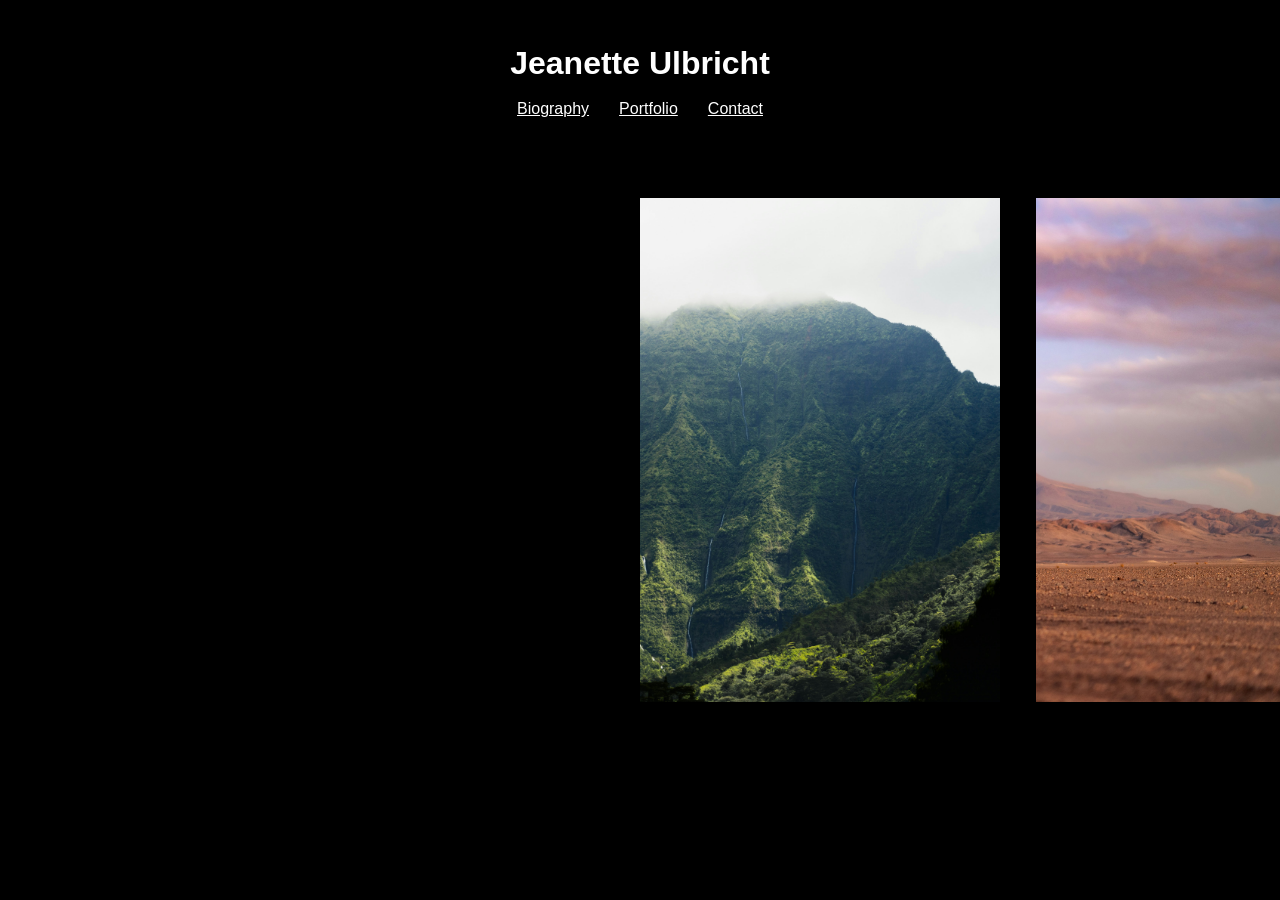
==== index.html @ 7c93c87b "Version 1.0" ====
<!DOCTYPE html>
<html>
    <head>
        <title>Jeanette Ulbricht</title>
        <meta charset="utf-8">
        <link rel="stylesheet" href="index.css">
        <meta name="viewport" content="width=device-width, initial-scale=1">
		<meta name="author" content="Philipp Schöneberg">
		<meta charset="utf-8">
    </head>
    <body>
        <section id="top">
            <div id="logo-name">Jeanette Ulbricht</div>
            <div id="navigation">
                <a href="biography.html">Biography</a>
                <a href="index.html">Portfolio</a>
				<a href="contact.html">Contact</a>
            </div>
        </section>
        <section id="main">
            <div id="image-track" data-mouse-down-at ="0" data-prev-percentage="0">
                <img class="image" src="images/exampleSet1/image0.jpg" alt="Image0" draggable="false">
                <img class="image" src="images/exampleSet1/image1.jpg" alt="Image1" draggable="false">
                <img class="image" src="images/exampleSet1/image2.jpg" alt="Image2" draggable="false">
                <img class="image" src="images/exampleSet1/image3.jpg" alt="Image3" draggable="false">
                <img class="image" src="images/exampleSet1/image4.jpg" alt="Image4" draggable="false">
                <img class="image" src="images/exampleSet1/image5.jpg" alt="Image5" draggable="false">
                <img class="image" src="images/exampleSet1/image6.jpg" alt="Image6" draggable="false">
                <img class="image" src="images/exampleSet1/image7.jpg" alt="Image7" draggable="false">
            </div>
        </section>
        <script src="./index.js"></script>
    </body>
</html>
---- index.css ----
body {
    font-family: Arial, Helvetica, sans-serif;
    color: white;
    height: 100vh;
    width: 100vw;
    background-color: black;
    margin: 0rem;
    overflow: hidden;
}

#top {
    text-align: center;
}

#logo-name {
    font-size: 32px;
    font-weight: bold;
    color: white;
    padding-top: 5vh;
    padding-bottom: 2vh;
}

#navigation a {
    color: white;
    padding: 1vw;
}

#navigation a:hover {
    color: grey;
}

#main {
    position: absolute;
    left: 50%;
    top: 50%;
    transform: translate(-50%, -50%);
    text-align: center;
    max-width: 800px;
    padding: 16px;
}

#image-track > .image {
    width: 40vmin;
    height: 56vmin;
    object-fit: cover;
    object-position: right;
}

#image-track {
    display: flex;
    gap: 4vmin;
    position: absolute;
    left: 50%;
    top: 50%;
    transform: translate(0%, -50%);
}
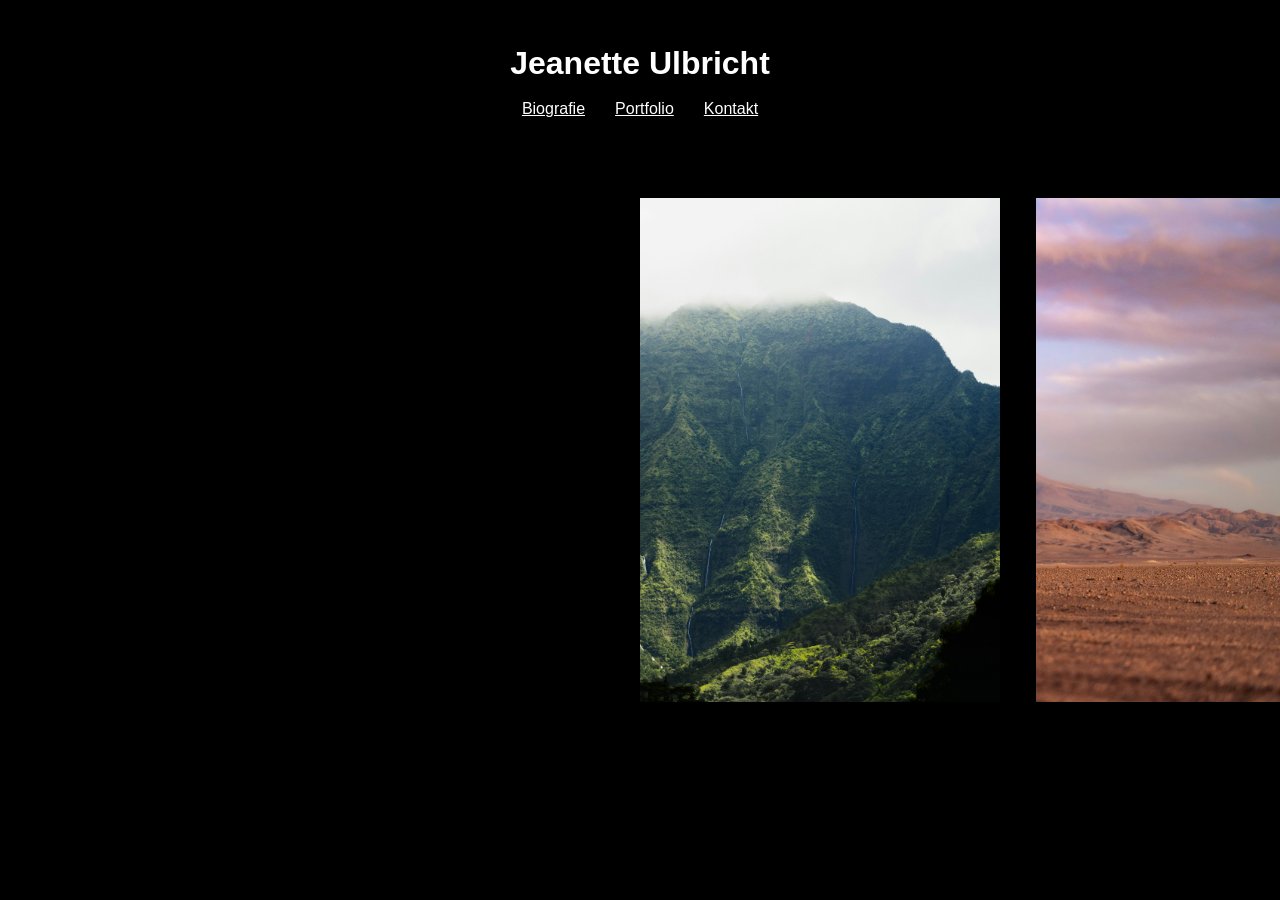
==== commit 366a18a8: "Favicon I added a favicon." ====
--- a/index.html
+++ b/index.html
@@ -3,6 +3,7 @@
     <head>
         <title>Jeanette Ulbricht</title>
         <meta charset="utf-8">
+        <link rel="icon" href="images/exampleSet0/favicon.ico">
         <link rel="stylesheet" href="index.css">
         <meta name="viewport" content="width=device-width, initial-scale=1">
 		<meta name="author" content="Philipp Schöneberg">
@@ -12,9 +13,9 @@
         <section id="top">
             <div id="logo-name">Jeanette Ulbricht</div>
             <div id="navigation">
-                <a href="biography.html">Biography</a>
+                <a href="biography.html">Biografie</a>
                 <a href="index.html">Portfolio</a>
-				<a href="contact.html">Contact</a>
+				<a href="contact.html">Kontakt</a>
             </div>
         </section>
         <section id="main">
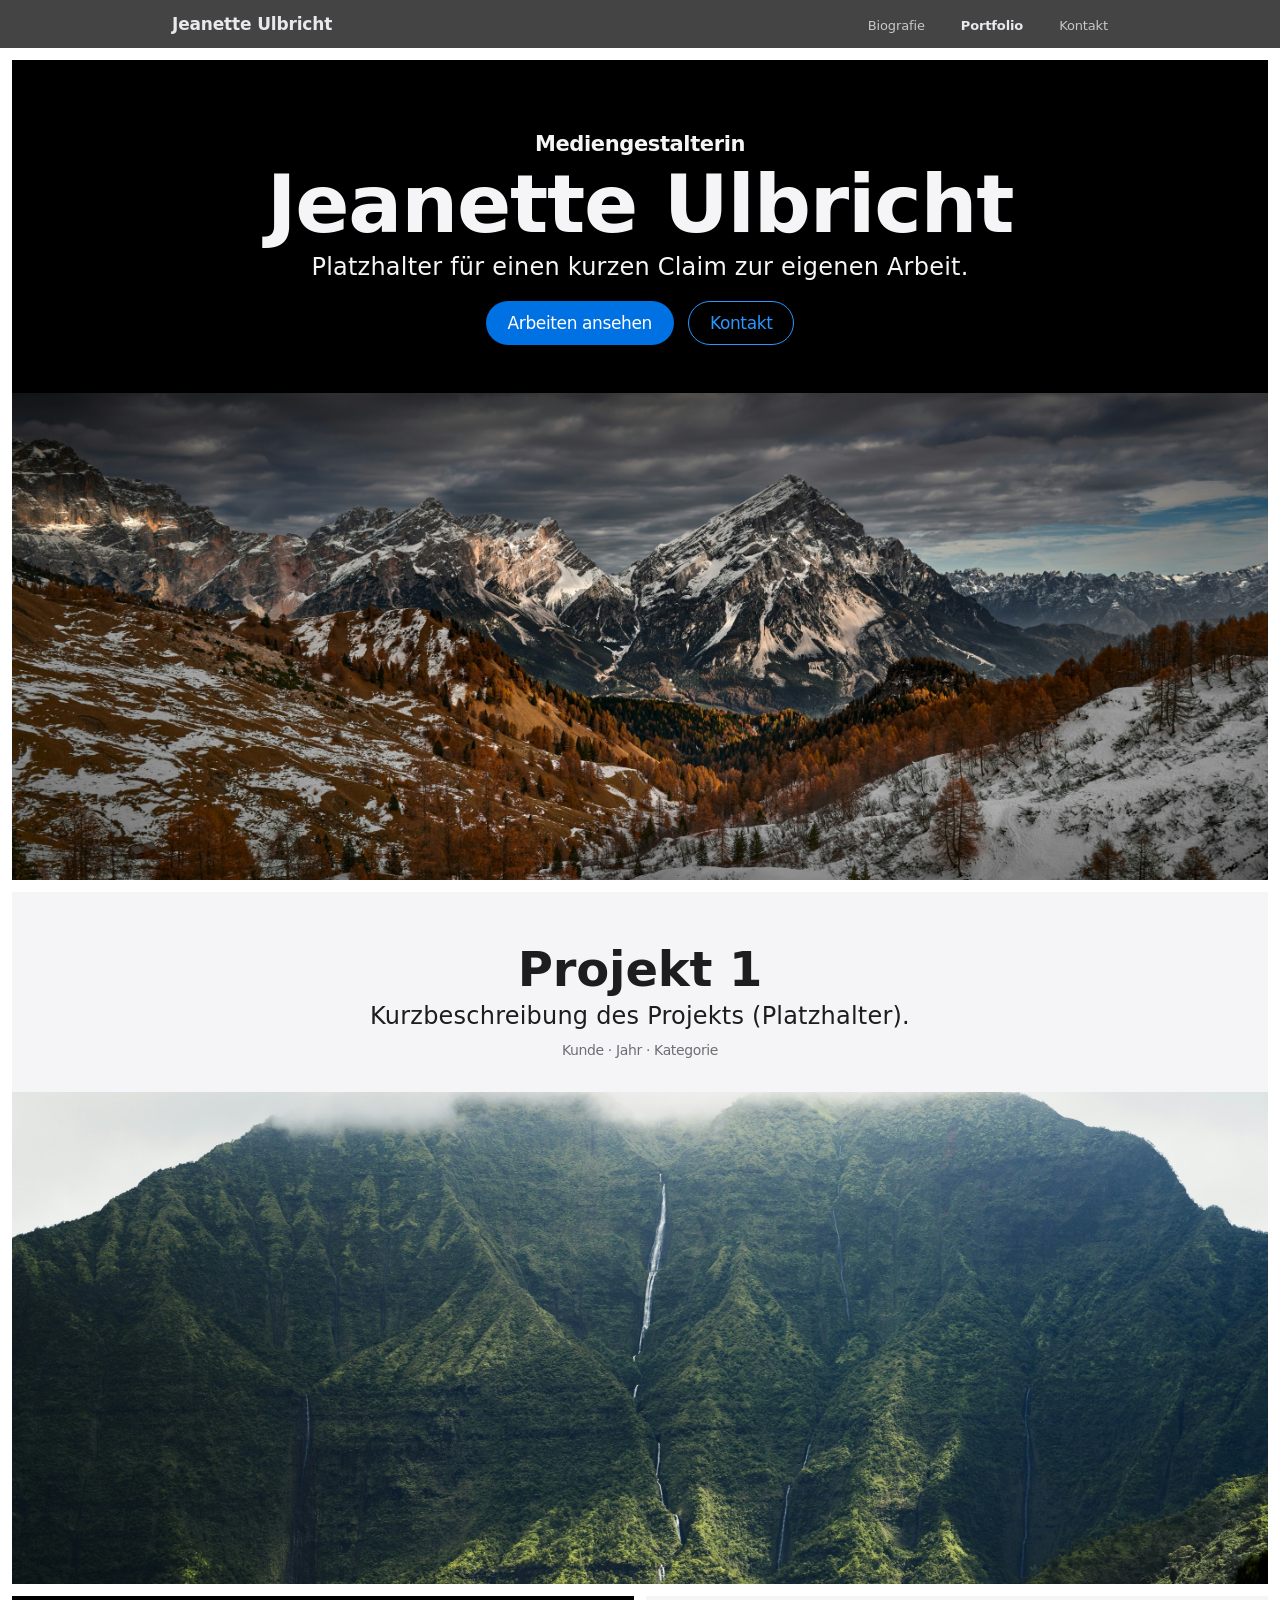
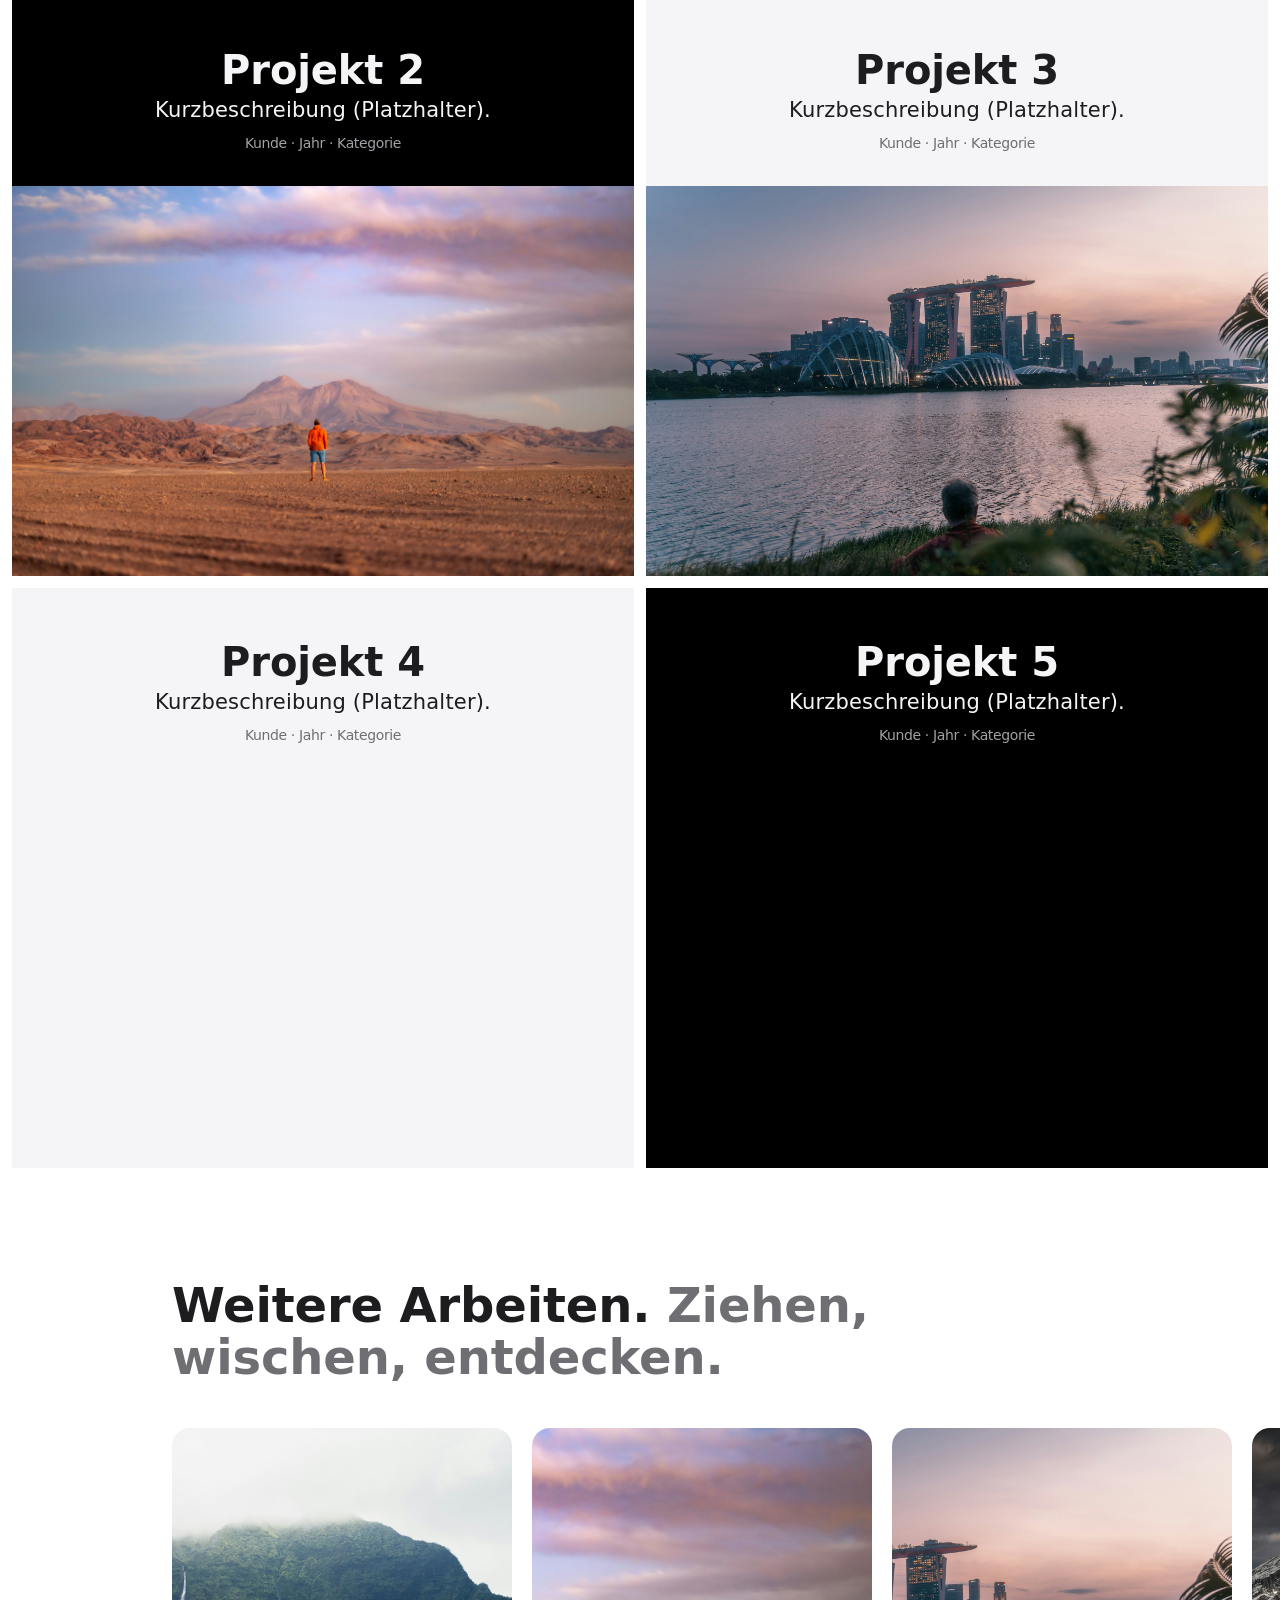
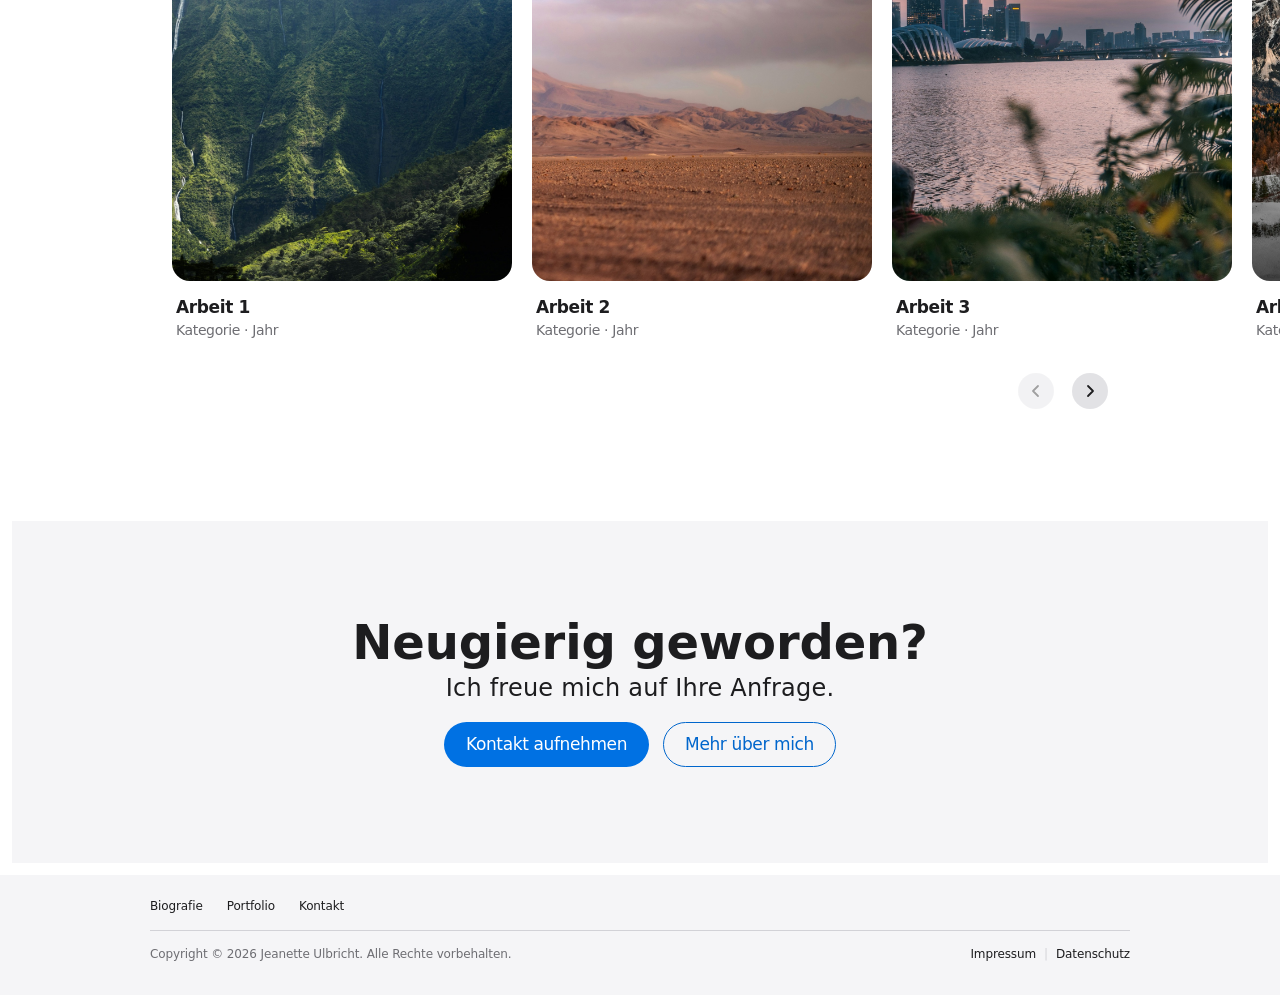
==== commit edf21ffe: "Redesign the site in an Apple-inspired style Replace the black single-screen layout with a light, ti" ====
--- a/index.html
+++ b/index.html
@@ -1,35 +1,215 @@
 <!DOCTYPE html>
-<html>
-    <head>
-        <title>Jeanette Ulbricht</title>
-        <meta charset="utf-8">
-        <link rel="icon" href="images/exampleSet0/favicon.ico">
-        <link rel="stylesheet" href="index.css">
-        <meta name="viewport" content="width=device-width, initial-scale=1">
-		<meta name="author" content="Philipp Schöneberg">
-		<meta charset="utf-8">
-    </head>
-    <body>
-        <section id="top">
-            <div id="logo-name">Jeanette Ulbricht</div>
-            <div id="navigation">
-                <a href="biography.html">Biografie</a>
-                <a href="index.html">Portfolio</a>
-				<a href="contact.html">Kontakt</a>
+<html lang="de">
+<head>
+    <meta charset="utf-8">
+    <meta name="viewport" content="width=device-width, initial-scale=1">
+    <title>Jeanette Ulbricht – Mediengestalterin | Portfolio</title>
+    <meta name="description" content="Portfolio von Jeanette Ulbricht, Mediengestalterin: ausgewählte Arbeiten und Projekte.">
+    <meta name="author" content="Philipp Schöneberg">
+    <link rel="icon" href="images/exampleSet0/favicon.ico">
+    <link rel="stylesheet" href="css/base.css">
+    <link rel="stylesheet" href="css/home.css">
+    <script>document.documentElement.classList.add("js");</script>
+    <script src="js/main.js" defer></script>
+    <script src="js/gallery.js" defer></script>
+</head>
+<body>
+    <a class="skip-link" href="#main">Zum Inhalt springen</a>
+
+    <header class="global-nav" data-nav>
+        <nav class="global-nav__inner" aria-label="Hauptnavigation">
+            <a class="global-nav__brand" href="index.html">Jeanette Ulbricht</a>
+            <button class="global-nav__toggle" type="button" aria-expanded="false" aria-controls="nav-menu" aria-label="Menü öffnen" data-nav-toggle>
+                <span class="global-nav__toggle-bar"></span>
+                <span class="global-nav__toggle-bar"></span>
+            </button>
+            <ul class="global-nav__menu" id="nav-menu">
+                <li><a href="biography.html">Biografie</a></li>
+                <li><a href="index.html" aria-current="page">Portfolio</a></li>
+                <li><a href="contact.html">Kontakt</a></li>
+            </ul>
+        </nav>
+    </header>
+
+    <main id="main">
+        <div class="tiles">
+            <!-- Hero -->
+            <section class="tile tile--full tile--hero theme-dark" aria-labelledby="hero-title">
+                <div class="tile__text">
+                    <p class="tile__eyebrow">Mediengestalterin</p>
+                    <h1 class="headline-hero" id="hero-title">Jeanette Ulbricht</h1>
+                    <p class="tile__subhead">Platzhalter für einen kurzen Claim zur eigenen Arbeit.</p>
+                    <div class="button-row">
+                        <a class="button" href="#arbeiten">Arbeiten ansehen</a>
+                        <a class="button button--secondary" href="contact.html">Kontakt</a>
+                    </div>
+                </div>
+                <div class="tile__media">
+                    <img src="images/exampleSet1/image3.jpg" alt="Platzhalterbild für die Startseite" width="2845" height="1600" fetchpriority="high">
+                </div>
+            </section>
+
+            <!-- Featured projects. All titles and texts are placeholders. -->
+            <article class="tile tile--full reveal" id="arbeiten">
+                <div class="tile__text">
+                    <h2 class="tile__headline">Projekt 1</h2>
+                    <p class="tile__subhead">Kurzbeschreibung des Projekts (Platzhalter).</p>
+                    <p class="tile__meta">Kunde · Jahr · Kategorie</p>
+                </div>
+                <div class="tile__media">
+                    <img src="images/exampleSet1/image0.jpg" alt="Platzhalterbild für Projekt 1" width="2399" height="1600" loading="lazy" decoding="async">
+                </div>
+            </article>
+
+            <article class="tile theme-dark reveal">
+                <div class="tile__text">
+                    <h2 class="tile__headline">Projekt 2</h2>
+                    <p class="tile__subhead">Kurzbeschreibung (Platzhalter).</p>
+                    <p class="tile__meta">Kunde · Jahr · Kategorie</p>
+                </div>
+                <div class="tile__media">
+                    <img src="images/exampleSet1/image1.jpg" alt="Platzhalterbild für Projekt 2" width="2844" height="1600" loading="lazy" decoding="async">
+                </div>
+            </article>
+
+            <article class="tile reveal">
+                <div class="tile__text">
+                    <h2 class="tile__headline">Projekt 3</h2>
+                    <p class="tile__subhead">Kurzbeschreibung (Platzhalter).</p>
+                    <p class="tile__meta">Kunde · Jahr · Kategorie</p>
+                </div>
+                <div class="tile__media">
+                    <img src="images/exampleSet1/image2.jpg" alt="Platzhalterbild für Projekt 3" width="2399" height="1600" loading="lazy" decoding="async">
+                </div>
+            </article>
+
+            <article class="tile reveal">
+                <div class="tile__text">
+                    <h2 class="tile__headline">Projekt 4</h2>
+                    <p class="tile__subhead">Kurzbeschreibung (Platzhalter).</p>
+                    <p class="tile__meta">Kunde · Jahr · Kategorie</p>
+                </div>
+                <div class="tile__media">
+                    <img src="images/exampleSet1/image4.jpg" alt="Platzhalterbild für Projekt 4" width="2400" height="1600" loading="lazy" decoding="async">
+                </div>
+            </article>
+
+            <article class="tile theme-dark reveal">
+                <div class="tile__text">
+                    <h2 class="tile__headline">Projekt 5</h2>
+                    <p class="tile__subhead">Kurzbeschreibung (Platzhalter).</p>
+                    <p class="tile__meta">Kunde · Jahr · Kategorie</p>
+                </div>
+                <div class="tile__media">
+                    <img src="images/exampleSet1/image5.jpg" alt="Platzhalterbild für Projekt 5" width="2400" height="1600" loading="lazy" decoding="async">
+                </div>
+            </article>
+        </div>
+
+        <!-- Gallery: draggable image track -->
+        <section class="gallery" aria-labelledby="gallery-title" data-gallery>
+            <div class="gallery__header reveal">
+                <h2 class="section-headline" id="gallery-title">
+                    Weitere Arbeiten.
+                    <span class="section-headline__muted">Ziehen, wischen, entdecken.</span>
+                </h2>
+            </div>
+
+            <div class="gallery__viewport" tabindex="0" role="region" aria-roledescription="Karussell" aria-label="Weitere Arbeiten, mit den Pfeiltasten blättern" data-gallery-viewport>
+                <ul class="gallery__track" data-gallery-track>
+                    <li class="gallery__item">
+                        <figure>
+                            <img src="images/exampleSet1/image0.jpg" alt="Platzhalterbild für Arbeit 1" width="2399" height="1600" loading="lazy" decoding="async">
+                            <figcaption><span class="gallery__title">Arbeit 1</span><span class="gallery__meta">Kategorie · Jahr</span></figcaption>
+                        </figure>
+                    </li>
+                    <li class="gallery__item">
+                        <figure>
+                            <img src="images/exampleSet1/image1.jpg" alt="Platzhalterbild für Arbeit 2" width="2844" height="1600" loading="lazy" decoding="async">
+                            <figcaption><span class="gallery__title">Arbeit 2</span><span class="gallery__meta">Kategorie · Jahr</span></figcaption>
+                        </figure>
+                    </li>
+                    <li class="gallery__item">
+                        <figure>
+                            <img src="images/exampleSet1/image2.jpg" alt="Platzhalterbild für Arbeit 3" width="2399" height="1600" loading="lazy" decoding="async">
+                            <figcaption><span class="gallery__title">Arbeit 3</span><span class="gallery__meta">Kategorie · Jahr</span></figcaption>
+                        </figure>
+                    </li>
+                    <li class="gallery__item">
+                        <figure>
+                            <img src="images/exampleSet1/image3.jpg" alt="Platzhalterbild für Arbeit 4" width="2845" height="1600" loading="lazy" decoding="async">
+                            <figcaption><span class="gallery__title">Arbeit 4</span><span class="gallery__meta">Kategorie · Jahr</span></figcaption>
+                        </figure>
+                    </li>
+                    <li class="gallery__item">
+                        <figure>
+                            <img src="images/exampleSet1/image4.jpg" alt="Platzhalterbild für Arbeit 5" width="2400" height="1600" loading="lazy" decoding="async">
+                            <figcaption><span class="gallery__title">Arbeit 5</span><span class="gallery__meta">Kategorie · Jahr</span></figcaption>
+                        </figure>
+                    </li>
+                    <li class="gallery__item">
+                        <figure>
+                            <img src="images/exampleSet1/image5.jpg" alt="Platzhalterbild für Arbeit 6" width="2400" height="1600" loading="lazy" decoding="async">
+                            <figcaption><span class="gallery__title">Arbeit 6</span><span class="gallery__meta">Kategorie · Jahr</span></figcaption>
+                        </figure>
+                    </li>
+                    <li class="gallery__item">
+                        <figure>
+                            <img src="images/exampleSet1/image6.jpg" alt="Platzhalterbild für Arbeit 7" width="2400" height="1600" loading="lazy" decoding="async">
+                            <figcaption><span class="gallery__title">Arbeit 7</span><span class="gallery__meta">Kategorie · Jahr</span></figcaption>
+                        </figure>
+                    </li>
+                    <li class="gallery__item">
+                        <figure>
+                            <img src="images/exampleSet1/image7.jpg" alt="Platzhalterbild für Arbeit 8" width="2400" height="1600" loading="lazy" decoding="async">
+                            <figcaption><span class="gallery__title">Arbeit 8</span><span class="gallery__meta">Kategorie · Jahr</span></figcaption>
+                        </figure>
+                    </li>
+                </ul>
+            </div>
+
+            <div class="gallery__controls">
+                <button class="gallery__button" type="button" aria-label="Vorherige Arbeiten" data-gallery-prev>
+                    <svg viewBox="0 0 16 16" aria-hidden="true"><path d="M10 3 5 8l5 5" fill="none" stroke="currentColor" stroke-width="1.8" stroke-linecap="round" stroke-linejoin="round"/></svg>
+                </button>
+                <button class="gallery__button" type="button" aria-label="Nächste Arbeiten" data-gallery-next>
+                    <svg viewBox="0 0 16 16" aria-hidden="true"><path d="m6 3 5 5-5 5" fill="none" stroke="currentColor" stroke-width="1.8" stroke-linecap="round" stroke-linejoin="round"/></svg>
+                </button>
             </div>
         </section>
-        <section id="main">
-            <div id="image-track" data-mouse-down-at ="0" data-prev-percentage="0">
-                <img class="image" src="images/exampleSet1/image0.jpg" alt="Image0" draggable="false">
-                <img class="image" src="images/exampleSet1/image1.jpg" alt="Image1" draggable="false">
-                <img class="image" src="images/exampleSet1/image2.jpg" alt="Image2" draggable="false">
-                <img class="image" src="images/exampleSet1/image3.jpg" alt="Image3" draggable="false">
-                <img class="image" src="images/exampleSet1/image4.jpg" alt="Image4" draggable="false">
-                <img class="image" src="images/exampleSet1/image5.jpg" alt="Image5" draggable="false">
-                <img class="image" src="images/exampleSet1/image6.jpg" alt="Image6" draggable="false">
-                <img class="image" src="images/exampleSet1/image7.jpg" alt="Image7" draggable="false">
-            </div>
-        </section>
-        <script src="./index.js"></script>
-    </body>
-</html>+
+        <!-- Call to action -->
+        <div class="tiles tiles--single">
+            <section class="tile tile--full tile--cta reveal" aria-labelledby="cta-title">
+                <div class="tile__text">
+                    <h2 class="tile__headline" id="cta-title">Neugierig geworden?</h2>
+                    <p class="tile__subhead">Ich freue mich auf Ihre Anfrage.</p>
+                    <div class="button-row">
+                        <a class="button" href="contact.html">Kontakt aufnehmen</a>
+                        <a class="button button--secondary" href="biography.html">Mehr über mich</a>
+                    </div>
+                </div>
+            </section>
+        </div>
+    </main>
+
+    <footer class="global-footer">
+        <div class="global-footer__inner">
+            <nav class="global-footer__nav" aria-label="Fußzeile">
+                <ul>
+                    <li><a href="biography.html">Biografie</a></li>
+                    <li><a href="index.html">Portfolio</a></li>
+                    <li><a href="contact.html">Kontakt</a></li>
+                </ul>
+            </nav>
+            <div class="global-footer__legal">
+                <p>Copyright © 2026 Jeanette Ulbricht. Alle Rechte vorbehalten.</p>
+                <ul class="global-footer__legal-links">
+                    <li><a href="impressum.html">Impressum</a></li>
+                    <li><a href="datenschutz.html">Datenschutz</a></li>
+                </ul>
+            </div>
+        </div>
+    </footer>
+</body>
+</html>
--- a/css/base.css
+++ b/css/base.css
@@ -0,0 +1,567 @@
+/* ==========================================================================
+   Base styles shared by every page: tokens, reset, typography, buttons,
+   global navigation, footer and shared components (page hero, sections,
+   cards, scroll reveal).
+   ========================================================================== */
+
+:root {
+    /* Colours */
+    --color-bg: #ffffff;
+    --color-bg-alt: #f5f5f7;
+    --color-bg-dark: #000000;
+    --color-text: #1d1d1f;
+    --color-text-secondary: #6e6e73;
+    --color-text-on-dark: #f5f5f7;
+    --color-text-secondary-on-dark: #a1a1a6;
+    --color-accent: #0071e3;
+    --color-accent-hover: #0077ed;
+    --color-link: #0066cc;
+    --color-link-on-dark: #2997ff;
+    --color-border: #d2d2d7;
+    --color-nav-bg: rgba(22, 22, 23, 0.8);
+    --color-nav-text: #e8e8ed;
+    --color-control-bg: rgba(210, 210, 215, 0.64);
+    --color-control-bg-hover: rgba(223, 223, 227, 0.7);
+
+    /* Typography: system fonts only, nothing is loaded from third parties */
+    --font-sans: system-ui, -apple-system, BlinkMacSystemFont, "Helvetica Neue", Helvetica, Arial, sans-serif;
+
+    /* Layout */
+    --nav-height: 48px;
+    --content-width: 980px;
+    --gutter: 22px;
+    --tile-gap: 12px;
+    --radius-card: 18px;
+    --radius-pill: 980px;
+    --section-space: 100px;
+
+    /* Motion */
+    --ease: cubic-bezier(0.28, 0.11, 0.32, 1);
+}
+
+@media (max-width: 734px) {
+    :root {
+        --gutter: 16px;
+        --section-space: 64px;
+    }
+}
+
+/* Reset
+   ========================================================================== */
+
+*,
+*::before,
+*::after {
+    box-sizing: border-box;
+}
+
+html {
+    scroll-behavior: smooth;
+    -webkit-text-size-adjust: 100%;
+}
+
+body {
+    display: flex;
+    flex-direction: column;
+    min-height: 100vh;
+    margin: 0;
+    font-family: var(--font-sans);
+    font-size: 17px;
+    line-height: 1.47;
+    letter-spacing: -0.022em;
+    color: var(--color-text);
+    background-color: var(--color-bg);
+    -webkit-font-smoothing: antialiased;
+}
+
+main {
+    flex: 1 0 auto;
+}
+
+body.nav-open {
+    overflow: hidden;
+}
+
+h1, h2, h3, p, ul, ol, figure {
+    margin: 0;
+}
+
+h1, h2, h3,
+.intro,
+.tile__subhead {
+    text-wrap: balance;
+}
+
+ul, ol {
+    padding: 0;
+    list-style: none;
+}
+
+img {
+    display: block;
+    max-width: 100%;
+    height: auto;
+}
+
+a {
+    color: var(--color-link);
+    text-decoration: none;
+}
+
+a:hover {
+    text-decoration: underline;
+}
+
+button {
+    font: inherit;
+}
+
+:focus-visible {
+    outline: 2px solid var(--color-accent);
+    outline-offset: 3px;
+}
+
+[id] {
+    scroll-margin-top: calc(var(--nav-height) + 12px);
+}
+
+.skip-link {
+    position: absolute;
+    top: 8px;
+    left: 8px;
+    z-index: 200;
+    padding: 8px 16px;
+    border-radius: var(--radius-pill);
+    background: var(--color-accent);
+    color: #fff;
+    transform: translateY(-200%);
+}
+
+.skip-link:focus {
+    transform: none;
+}
+
+/* Typography
+   ========================================================================== */
+
+.eyebrow {
+    font-size: 21px;
+    font-weight: 600;
+    line-height: 1.19;
+    letter-spacing: 0.011em;
+    color: var(--color-text-secondary);
+}
+
+.headline-hero {
+    font-size: 80px;
+    font-weight: 600;
+    line-height: 1.05;
+    letter-spacing: -0.015em;
+}
+
+.section-headline {
+    font-size: 48px;
+    font-weight: 600;
+    line-height: 1.08;
+    letter-spacing: -0.003em;
+}
+
+.section-headline__muted {
+    color: var(--color-text-secondary);
+}
+
+.intro {
+    font-size: 24px;
+    line-height: 1.17;
+    letter-spacing: 0.009em;
+}
+
+@media (max-width: 1068px) {
+    .headline-hero {
+        font-size: 64px;
+    }
+
+    .section-headline {
+        font-size: 40px;
+    }
+}
+
+@media (max-width: 734px) {
+    .eyebrow {
+        font-size: 17px;
+    }
+
+    .headline-hero {
+        font-size: 44px;
+    }
+
+    .section-headline {
+        font-size: 32px;
+        line-height: 1.125;
+    }
+
+    .intro {
+        font-size: 19px;
+        line-height: 1.21;
+    }
+}
+
+/* Buttons
+   ========================================================================== */
+
+.button-row {
+    display: flex;
+    flex-wrap: wrap;
+    justify-content: center;
+    gap: 14px;
+}
+
+.button {
+    display: inline-block;
+    min-width: 28px;
+    padding: 11px 21px;
+    border: 1px solid transparent;
+    border-radius: var(--radius-pill);
+    background-color: var(--color-accent);
+    color: #fff;
+    font-size: 17px;
+    line-height: 1.18;
+    text-align: center;
+    white-space: nowrap;
+    transition: background-color 0.2s var(--ease), color 0.2s var(--ease);
+}
+
+.button:hover {
+    background-color: var(--color-accent-hover);
+    text-decoration: none;
+}
+
+.button--secondary {
+    background-color: transparent;
+    border-color: var(--color-link);
+    color: var(--color-link);
+}
+
+.button--secondary:hover {
+    background-color: var(--color-link);
+    color: #fff;
+}
+
+.theme-dark .button--secondary {
+    border-color: var(--color-link-on-dark);
+    color: var(--color-link-on-dark);
+}
+
+.theme-dark .button--secondary:hover {
+    background-color: var(--color-link-on-dark);
+    color: #000;
+}
+
+/* Global navigation
+   ========================================================================== */
+
+.global-nav {
+    position: sticky;
+    top: 0;
+    z-index: 100;
+    height: var(--nav-height);
+    background-color: var(--color-nav-bg);
+    -webkit-backdrop-filter: saturate(180%) blur(20px);
+    backdrop-filter: saturate(180%) blur(20px);
+}
+
+.global-nav__inner {
+    display: flex;
+    align-items: center;
+    justify-content: space-between;
+    max-width: var(--content-width);
+    height: 100%;
+    margin: 0 auto;
+    padding: 0 var(--gutter);
+}
+
+.global-nav__brand {
+    color: var(--color-nav-text);
+    font-size: 17px;
+    font-weight: 600;
+    letter-spacing: -0.01em;
+}
+
+.global-nav__brand:hover {
+    color: #fff;
+    text-decoration: none;
+}
+
+.global-nav__menu {
+    display: flex;
+    gap: 36px;
+}
+
+.global-nav__menu a {
+    color: var(--color-nav-text);
+    font-size: 13px;
+    letter-spacing: -0.01em;
+    opacity: 0.8;
+    transition: opacity 0.2s var(--ease);
+}
+
+.global-nav__menu a:hover,
+.global-nav__menu a[aria-current="page"] {
+    opacity: 1;
+    text-decoration: none;
+}
+
+.global-nav__menu a[aria-current="page"] {
+    font-weight: 600;
+}
+
+.global-nav__toggle {
+    display: none;
+}
+
+@media (max-width: 833px) {
+    .global-nav__menu {
+        gap: 20px;
+    }
+
+    /* Collapsible menu, only when JS is available to open it */
+    .js .global-nav__toggle {
+        position: relative;
+        display: block;
+        width: 48px;
+        height: var(--nav-height);
+        margin-right: -14px;
+        padding: 0;
+        border: 0;
+        background: none;
+        cursor: pointer;
+    }
+
+    .global-nav__toggle-bar {
+        position: absolute;
+        left: 16px;
+        width: 16px;
+        height: 1.5px;
+        border-radius: 1px;
+        background-color: var(--color-nav-text);
+        transition: transform 0.3s var(--ease), top 0.3s var(--ease);
+    }
+
+    .global-nav__toggle-bar:nth-child(1) {
+        top: 20px;
+    }
+
+    .global-nav__toggle-bar:nth-child(2) {
+        top: 27px;
+    }
+
+    .global-nav.is-open .global-nav__toggle-bar:nth-child(1) {
+        top: 23.5px;
+        transform: rotate(45deg);
+    }
+
+    .global-nav.is-open .global-nav__toggle-bar:nth-child(2) {
+        top: 23.5px;
+        transform: rotate(-45deg);
+    }
+
+    /* Absolute (not fixed): backdrop-filter on .global-nav makes it the
+       containing block for fixed descendants anyway. */
+    .js .global-nav__menu {
+        position: absolute;
+        top: 100%;
+        right: 0;
+        left: 0;
+        height: calc(100vh - var(--nav-height));
+        height: calc(100dvh - var(--nav-height));
+        overflow-y: auto;
+        flex-direction: column;
+        gap: 0;
+        padding: 12px 40px;
+        background-color: #161617;
+        visibility: hidden;
+        opacity: 0;
+        transform: translateY(-12px);
+        transition: opacity 0.3s var(--ease), transform 0.3s var(--ease), visibility 0s linear 0.3s;
+    }
+
+    .js .global-nav.is-open .global-nav__menu {
+        visibility: visible;
+        opacity: 1;
+        transform: none;
+        transition: opacity 0.3s var(--ease), transform 0.3s var(--ease), visibility 0s;
+    }
+
+    .js .global-nav__menu a {
+        display: block;
+        padding: 10px 0;
+        font-size: 28px;
+        font-weight: 600;
+        line-height: 1.14;
+        letter-spacing: 0.007em;
+        opacity: 1;
+    }
+}
+
+/* Global footer
+   ========================================================================== */
+
+.global-footer {
+    padding: 24px var(--gutter) 32px;
+    background-color: var(--color-bg-alt);
+    color: var(--color-text-secondary);
+    font-size: 12px;
+    line-height: 1.33;
+    letter-spacing: -0.01em;
+}
+
+.global-footer__inner {
+    max-width: var(--content-width);
+    margin: 0 auto;
+}
+
+.global-footer a {
+    color: var(--color-text);
+}
+
+.global-footer__nav ul {
+    display: flex;
+    flex-wrap: wrap;
+    gap: 8px 24px;
+    padding-bottom: 16px;
+    border-bottom: 1px solid var(--color-border);
+}
+
+.global-footer__legal {
+    display: flex;
+    flex-wrap: wrap;
+    justify-content: space-between;
+    gap: 8px 24px;
+    padding-top: 16px;
+}
+
+.global-footer__legal-links {
+    display: flex;
+}
+
+.global-footer__legal-links li + li::before {
+    content: "|";
+    margin: 0 8px;
+    color: var(--color-border);
+}
+
+@media (max-width: 734px) {
+    .global-footer__legal {
+        flex-direction: column;
+    }
+}
+
+/* Shared components
+   ========================================================================== */
+
+/* Page hero: large centred headline at the top of a page */
+.page-hero {
+    max-width: var(--content-width);
+    margin: 0 auto;
+    padding: 96px var(--gutter) 64px;
+    text-align: center;
+}
+
+.page-hero .eyebrow {
+    margin-bottom: 8px;
+}
+
+.page-hero .intro {
+    max-width: 680px;
+    margin: 20px auto 0;
+    color: var(--color-text-secondary);
+}
+
+@media (max-width: 734px) {
+    .page-hero {
+        padding: 56px var(--gutter) 40px;
+    }
+}
+
+/* Sections */
+.section {
+    padding: var(--section-space) var(--gutter);
+}
+
+.section--alt {
+    background-color: var(--color-bg-alt);
+}
+
+.section__inner {
+    max-width: var(--content-width);
+    margin: 0 auto;
+}
+
+.section__inner > .section-headline {
+    margin-bottom: 40px;
+}
+
+/* Cards */
+.card-grid {
+    display: grid;
+    grid-template-columns: repeat(auto-fit, minmax(260px, 1fr));
+    gap: 20px;
+}
+
+.card {
+    padding: 32px;
+    border-radius: var(--radius-card);
+    background-color: var(--color-bg);
+}
+
+.section:not(.section--alt) .card {
+    background-color: var(--color-bg-alt);
+}
+
+.card__title {
+    margin-bottom: 8px;
+    font-size: 24px;
+    font-weight: 600;
+    line-height: 1.17;
+}
+
+.card__text {
+    color: var(--color-text-secondary);
+}
+
+/* Placeholder marker: makes unfinished content easy to spot */
+.placeholder-note {
+    color: var(--color-text-secondary);
+    font-size: 14px;
+    font-style: italic;
+}
+
+/* Scroll reveal (enabled by js/main.js) */
+.js .reveal {
+    opacity: 0;
+    transform: translateY(32px);
+    transition: opacity 1s var(--ease), transform 1s var(--ease);
+}
+
+.js .reveal.is-visible {
+    opacity: 1;
+    transform: none;
+}
+
+@media (prefers-reduced-motion: reduce) {
+    html {
+        scroll-behavior: auto;
+    }
+
+    .js .reveal {
+        opacity: 1;
+        transform: none;
+        transition: none;
+    }
+
+    *,
+    *::before,
+    *::after {
+        transition-duration: 0.01ms !important;
+    }
+}
--- a/css/home.css
+++ b/css/home.css
@@ -0,0 +1,277 @@
+/* Portfolio (home) page: project tiles, gallery carousel and call to action. */
+
+/* Tiles
+   ========================================================================== */
+
+.tiles {
+    display: grid;
+    grid-template-columns: repeat(2, minmax(0, 1fr));
+    gap: var(--tile-gap);
+    padding: var(--tile-gap);
+}
+
+.tile {
+    position: relative;
+    display: flex;
+    flex-direction: column;
+    align-items: center;
+    min-height: 580px;
+    overflow: hidden;
+    padding-top: 52px;
+    background-color: var(--color-bg-alt);
+    color: var(--color-text);
+    text-align: center;
+}
+
+.tile--full {
+    grid-column: 1 / -1;
+    min-height: 692px;
+}
+
+.tile--hero {
+    min-height: min(820px, calc(100vh - var(--nav-height) - var(--tile-gap) * 2));
+    padding-top: 72px;
+}
+
+.tile.theme-dark {
+    background-color: var(--color-bg-dark);
+    color: var(--color-text-on-dark);
+}
+
+.tile__text {
+    position: relative;
+    z-index: 1;
+    padding: 0 var(--gutter);
+}
+
+.tile__eyebrow {
+    margin-bottom: 6px;
+    font-size: 21px;
+    font-weight: 600;
+    line-height: 1.19;
+}
+
+.tile__headline {
+    font-size: 48px;
+    font-weight: 600;
+    line-height: 1.08;
+    letter-spacing: -0.003em;
+}
+
+.tiles:not(.tiles--single) .tile:not(.tile--full) .tile__headline {
+    font-size: 40px;
+    line-height: 1.1;
+}
+
+.tile__subhead {
+    margin-top: 6px;
+    font-size: 24px;
+    line-height: 1.17;
+    letter-spacing: 0.009em;
+}
+
+.tile:not(.tile--full) .tile__subhead {
+    font-size: 21px;
+    line-height: 1.19;
+}
+
+.tile__meta {
+    margin-top: 10px;
+    color: var(--color-text-secondary);
+    font-size: 14px;
+}
+
+.tile.theme-dark .tile__meta {
+    color: var(--color-text-secondary-on-dark);
+}
+
+.tile .button-row {
+    margin-top: 20px;
+}
+
+.tile__media {
+    position: relative;
+    flex: 1 1 auto;
+    width: 100%;
+    min-height: 300px;
+    margin-top: 32px;
+}
+
+.tile__media img {
+    position: absolute;
+    inset: 0;
+    width: 100%;
+    height: 100%;
+    object-fit: cover;
+}
+
+.tile--hero .tile__media {
+    margin-top: 48px;
+}
+
+/* Call-to-action tile without an image */
+.tile--cta {
+    justify-content: center;
+    min-height: 0;
+    padding: 96px 0;
+}
+
+@media (max-width: 1068px) {
+    .tile--full {
+        min-height: 620px;
+    }
+
+    .tiles:not(.tiles--single) .tile:not(.tile--full) .tile__headline {
+        font-size: 32px;
+        line-height: 1.125;
+    }
+}
+
+@media (max-width: 734px) {
+    .tiles {
+        grid-template-columns: minmax(0, 1fr);
+    }
+
+    .tile,
+    .tile--full {
+        min-height: 500px;
+        padding-top: 40px;
+    }
+
+    .tile--hero {
+        min-height: 580px;
+        padding-top: 48px;
+    }
+
+    .tile--cta {
+        min-height: 0;
+        padding: 64px 0;
+    }
+
+    .tile__eyebrow {
+        font-size: 17px;
+    }
+
+    .tile__headline,
+    .tiles:not(.tiles--single) .tile:not(.tile--full) .tile__headline {
+        font-size: 32px;
+        line-height: 1.125;
+    }
+
+    .tile__subhead,
+    .tile:not(.tile--full) .tile__subhead {
+        font-size: 19px;
+        line-height: 1.21;
+    }
+
+    .tile__media {
+        min-height: 260px;
+    }
+}
+
+/* Gallery carousel (behaviour in js/gallery.js)
+   ========================================================================== */
+
+.gallery {
+    padding: var(--section-space) 0;
+    overflow: hidden;
+}
+
+.gallery__header {
+    max-width: var(--content-width);
+    margin: 0 auto 40px;
+    padding: 0 var(--gutter);
+}
+
+.gallery__viewport {
+    overflow: hidden;
+    cursor: grab;
+    touch-action: pan-y;
+    overscroll-behavior-x: contain;
+    user-select: none;
+    -webkit-user-select: none;
+}
+
+.gallery__viewport.is-dragging {
+    cursor: grabbing;
+}
+
+.gallery__viewport:focus-visible {
+    outline-offset: -2px;
+}
+
+.gallery__track {
+    display: flex;
+    gap: 20px;
+    width: max-content;
+    /* Align the first card with the content column; percentages refer to the viewport width */
+    padding: 4px max(var(--gutter), calc((100% - var(--content-width)) / 2 + var(--gutter)));
+    will-change: transform;
+}
+
+.gallery__item {
+    flex: none;
+    width: clamp(240px, 28vw, 340px);
+}
+
+.gallery__item img {
+    width: 100%;
+    aspect-ratio: 3 / 4;
+    border-radius: var(--radius-card);
+    object-fit: cover;
+    object-position: 100% center;
+    pointer-events: none;
+}
+
+.gallery__item figcaption {
+    margin-top: 14px;
+    padding: 0 4px;
+}
+
+.gallery__title {
+    display: block;
+    font-weight: 600;
+}
+
+.gallery__meta {
+    display: block;
+    color: var(--color-text-secondary);
+    font-size: 14px;
+}
+
+.gallery__controls {
+    display: flex;
+    justify-content: flex-end;
+    gap: 18px;
+    max-width: var(--content-width);
+    margin: 28px auto 0;
+    padding: 0 var(--gutter);
+}
+
+.gallery__button {
+    display: grid;
+    place-items: center;
+    width: 36px;
+    height: 36px;
+    padding: 0;
+    border: 0;
+    border-radius: 50%;
+    background-color: var(--color-control-bg);
+    color: var(--color-text);
+    cursor: pointer;
+    transition: background-color 0.2s var(--ease), opacity 0.2s var(--ease);
+}
+
+.gallery__button:hover:not(:disabled) {
+    background-color: var(--color-control-bg-hover);
+}
+
+.gallery__button:disabled {
+    cursor: default;
+    opacity: 0.42;
+}
+
+.gallery__button svg {
+    width: 16px;
+    height: 16px;
+}
